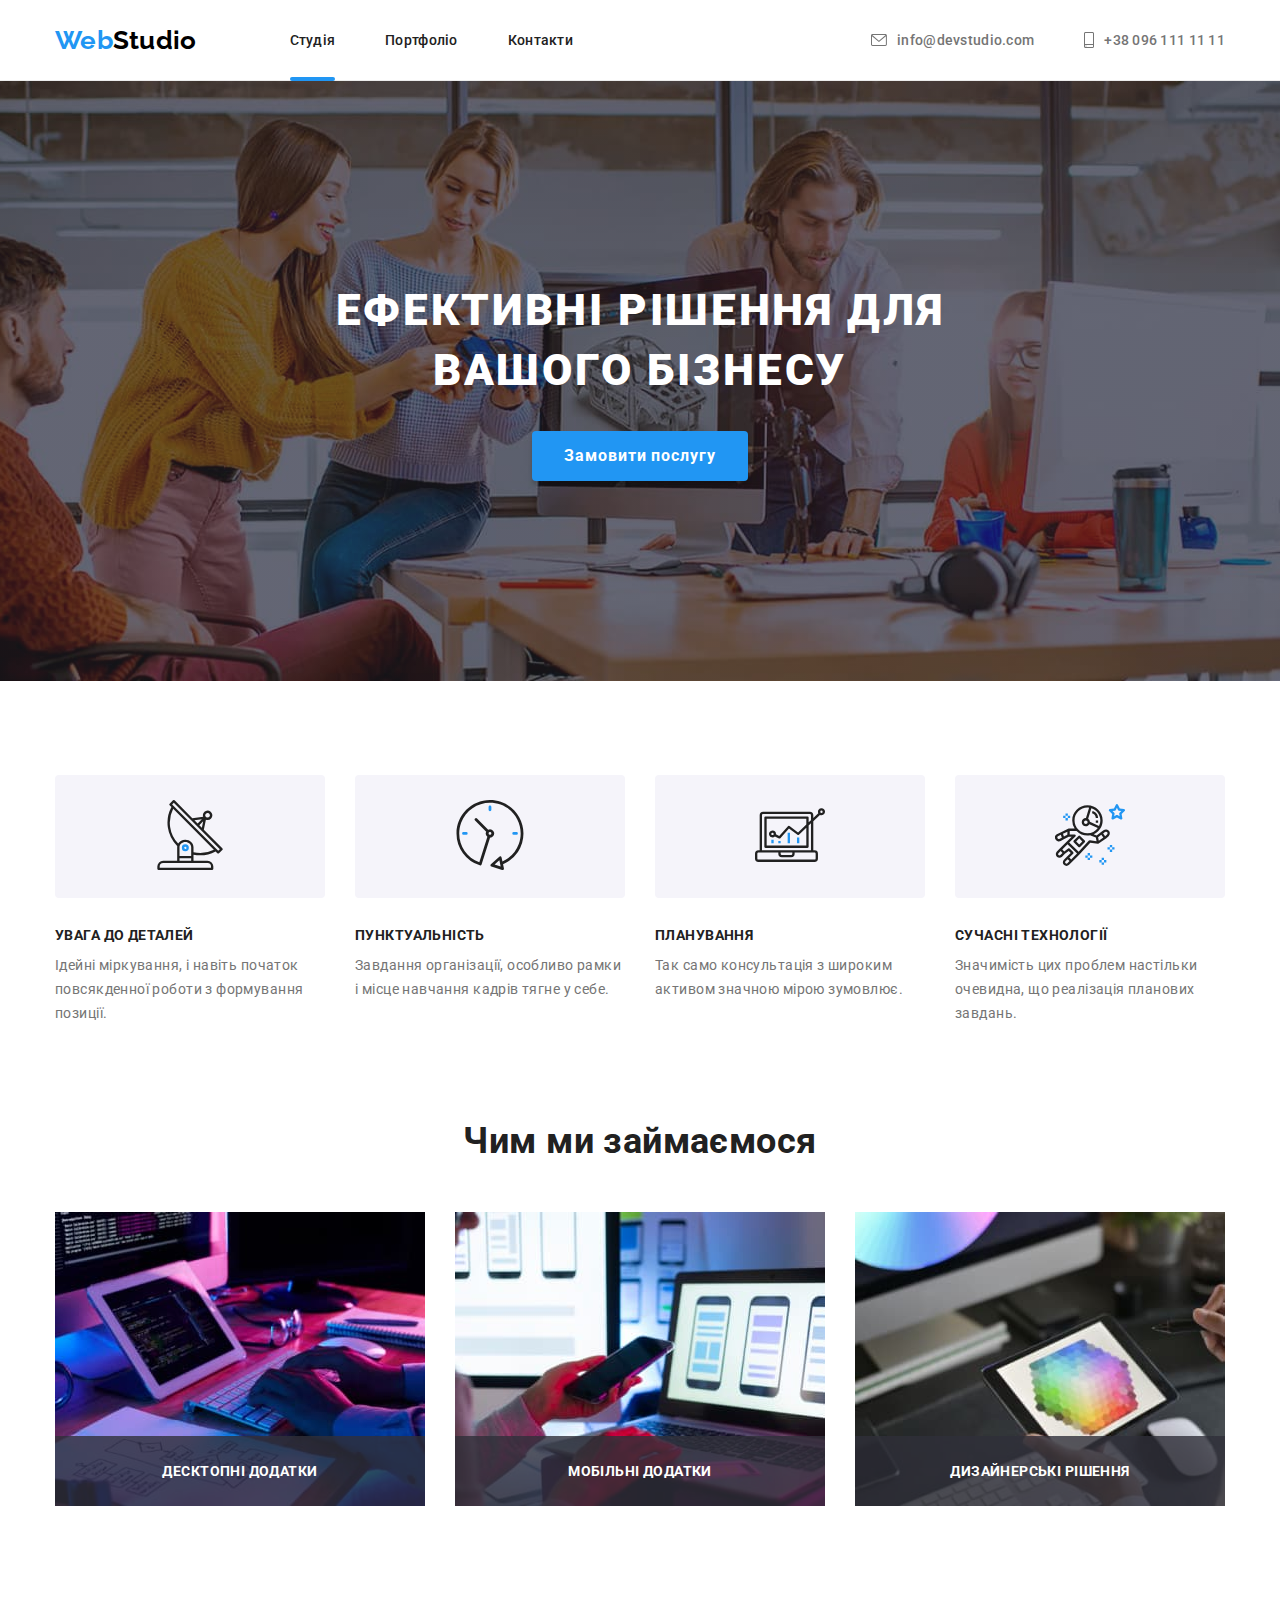
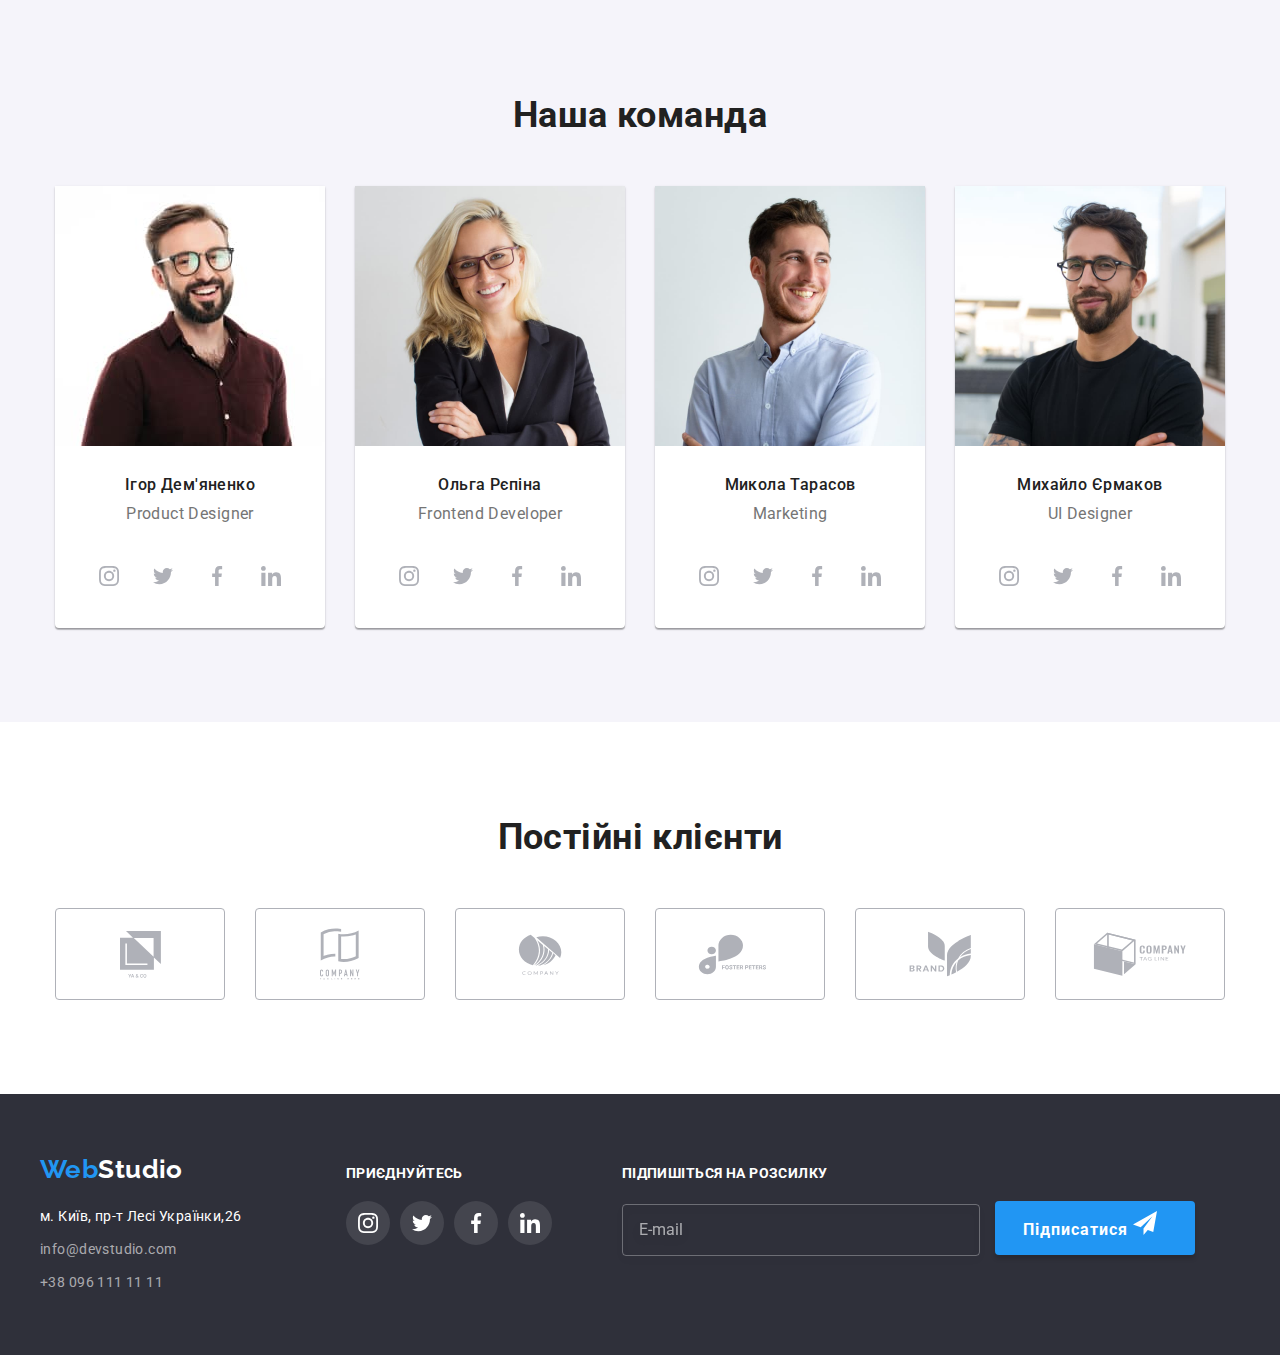
==== index.html @ 06d5893e "edit subscrite block in index" ====
<!DOCTYPE html>
<html lang="uk">

<head>
    <meta charset="UTF-8">
    <meta http-equiv="X-UA-Compatible" content="IE=edge">
    <meta name="viewport" content="width=device-width, initial-scale=1.0">
    <link rel="preconnect" href="https://fonts.googleapis.com">
    <link rel="preconnect" href="https://fonts.gstatic.com" crossorigin>
    <link
        href="https://fonts.googleapis.com/css2?family=Raleway:wght@700&family=Roboto:wght@400;500;700;900&display=swap"
        rel="stylesheet">
    <link rel="stylesheet" href="./css/modern-normalize.css">
    <link rel="stylesheet" href="./css/styles.css">
    <title>Studio</title>

</head>

<body>
    <!--Шапка сайта-->
    <header class="header">
        <div class="container header-block">
            <div class="header-site">
                <a href="./index.html" class="logo list">Web<span class="logo-first">Studio</span></a>
                <nav class="site-nav">
                    <ul class="list site-list">
                        <li class="site-item"><a href="./index.html" class="link current">Студія</a></li>
                        <li class="site-item"><a href="./portfolio.html" class="link">Портфоліо</a></li>
                        <li class="site-item"><a href="./ " class="link">Контакти</a></li>
                    </ul>
                </nav>
            </div>
            <ul class="list info-nav">
                <li class="info-item"> <a href="mailto:info@devstudio.com" class="info-link">
                        <svg class="icon icon-formail" width="16" height="12">
                            <use xlink:href="./images/icons.svg#icon-formail"></use>
                        </svg>
                        info@devstudio.com</a></li>
                <li class="info-item"><a href="tel:+380961111111" class="info-link">
                        <svg class="icon icon-phone" width="10" height="16">
                            <use xlink:href="./images/icons.svg#icon-phone"></use>
                        </svg>+38 096 111 11 11</a></li>
            </ul>
        </div>
    </header>
    <!--Головний контент-->
    <main>
        <!--Герой-->
        <section class="hero">
            <div class="container hero-block">
                <h1 class="hero-title">Ефективні рішення для <br>вашого бізнесу</h1>
                <div class="button-wrapper">
                    <button data-modal-open type="button" class="hero-button">Замовити послугу</button>
                </div>
            </div>
        </section>

        <!--Переваги-->
        <section class="section advantages">
            <div class="container">
                <h2 hidden class="title">Переваги</h2>
                <ul class="list adv-list">
                    <li class="adv-item">
                        <div class="image-icon">
                            <svg class="icon icon-antenna-1" width="70" height="70">
                                <use xlink:href="./images/icons.svg#icon-antenna-1"></use>
                            </svg>
                        </div>
                        <h3 class="item">УВАГА ДО ДЕТАЛЕЙ</h3>
                        <p class="text">Ідейні міркування, і навіть початок повсякденної роботи з формування позиції.
                        </p>
                    </li>
                    <li class="adv-item">
                        <div class="image-icon"><svg class="icon icon-clock-1" width="70" height="70">
                                <use xlink:href="./images/icons.svg#icon-clock-1"></use>
                            </svg>
                        </div>
                        <h3 class="item">ПУНКТУАЛЬНІСТЬ</h3>
                        <p class="text">Завдання організації, особливо рамки і місце навчання кадрів тягне у себе.</p>
                    </li>
                    <li class="adv-item">
                        <div class="image-icon"><svg class="icon icon-diagram-1" width="70" height="70">
                                <use xlink:href="./images/icons.svg#icon-diagram-1"></use>
                            </svg>
                        </div>
                        <h3 class="item">ПЛАНУВАННЯ</h3>
                        <p class="text">Так само консультація з широким активом значною мірою зумовлює.</p>
                    </li>
                    <li class="adv-item">
                        <div class="image-icon"><svg class="icon icon-astronaut-1" width="70" height="70">
                                <use xlink:href="./images/icons.svg#icon-astronaut-1"></use>
                            </svg>
                        </div>
                        <h3 class="item">СУЧАСНІ ТЕХНОЛОГІЇ</h3>
                        <p class="text">Значимість цих проблем настільки очевидна, що реалізація планових завдань.</p>
                    </li>
                </ul>
            </div>
        </section>
        <!--Заняття-->
        <section class="section doing">
            <div class="container">
                <h2 class="title">Чим ми займаємося</h2>
                <ul class="list doing-list">
                    <li class="doing-item">
                        <img src="./images/box-1.jpeg" alt="програміст пише код на комп'ютері" width="370" height="294">
                        <p class="doing-text">Десктопні додатки</p>
                    </li>
                    <li class="doing-item">
                        <img src="./images/box-2.jpeg" alt="синхронізація телефону з комп'ютером" width="370"
                            height="294">
                        <p class="doing-text">Мобільні додатки</p>
                    </li>
                    <li class="doing-item">
                        <img src="./images/box-3.jpeg" alt="палітра кольорів на планшеті у руці дизайнера " width="370"
                            height="294">
                        <p class="doing-text">Дизайнерські рішення</p>
                    </li>
                </ul>
            </div>
        </section>
        <!--Команда-->
        <section class="section team">
            <div class="container">
                <h2 class="title ">Наша команда</h2>
                <ul class="list team-list">
                    <li class="team-member">
                        <img src="./images/ihor_designer.jpeg" alt="фото дизайнера" width="270" height="260">
                        <h3 class="team-mate">Ігор Дем'яненко</h3>
                        <p class="team-jobs">Product Designer</p>
                        <ul class="socials list">
                            <li class="socials-items">
                                <a href="#" class="socials-link" target="_blank" rel="noopener norefferer">
                                    <svg class="icon icon-instagram-1" width="20" height="20">
                                        <use xlink:href="./images/icons.svg#icon-instagram-1"></use>
                                    </svg>
                                </a>
                            </li>
                            <li class="socials-items">
                                <a href="#" class="socials-link" target="_blank" rel="noopener norefferer">
                                    <svg class="icon icon-twitter-1" width="20" height="20">
                                        <use xlink:href="./images/icons.svg#icon-twitter-1"></use>
                                    </svg>
                                </a>
                            </li>
                            <li class="socials-items">
                                <a href="#" class="socials-link" target="_blank" rel="noopener norefferer">
                                    <svg class="icon icon-facebook-1" width="20" height="20">
                                        <use xlink:href="./images/icons.svg#icon-facebook-1"></use>
                                    </svg>
                                </a>
                            </li>
                            <li class="socials-items">
                                <a href="#" class="socials-link" target="_blank" rel="noopener norefferer">
                                    <svg class="icon icon-linkedin-1" width="20" height="20">
                                        <use xlink:href="./images/icons.svg#icon-linkedin-1"></use>
                                    </svg>
                                </a>
                            </li>
                        </ul>

                    </li>
                    <li class="team-member">
                        <img src="./images/olga_developer.jpeg" alt="фото розробниці" width="270" height="260">
                        <h3 class="team-mate">Ольга Рєпіна</h3>
                        <p class="team-jobs">Frontend Developer</p>
                        <ul class="socials list">
                            <li class="socials-items">
                                <a href="#" class="socials-link" target="_blank" rel="noopener norefferer">
                                    <svg class="icon icon-instagram-1" width="20" height="20">
                                        <use xlink:href="./images/icons.svg#icon-instagram-1"></use>
                                    </svg>
                                </a>
                            </li>
                            <li class="socials-items">
                                <a href="#" class="socials-link" target="_blank" rel="noopener norefferer">
                                    <svg class="icon icon-twitter-1" width="20" height="20">
                                        <use xlink:href="./images/icons.svg#icon-twitter-1"></use>
                                    </svg>
                                </a>
                            </li>
                            <li class="socials-items">
                                <a href="#" class="socials-link" target="_blank" rel="noopener norefferer">
                                    <svg class="icon icon-facebook-1" width="20" height="20">
                                        <use xlink:href="./images/icons.svg#icon-facebook-1"></use>
                                    </svg>
                                </a>
                            </li>
                            <li class="socials-items">
                                <a href="#" class="socials-link" target="_blank" rel="noopener norefferer">
                                    <svg class="icon icon-linkedin-1" width="20" height="20">
                                        <use xlink:href="./images/icons.svg#icon-linkedin-1"></use>
                                    </svg>
                                </a>
                            </li>
                        </ul>
                    </li>
                    <li class="team-member">
                        <img src="./images/mykola_marketing.jpeg" alt="фото маркетолога" width="270" height="260">
                        <h3 class="team-mate">Микола Тарасов</h3>
                        <p class="team-jobs">Marketing</p>
                        <ul class="socials list">
                            <li class="socials-items">
                                <a href="#" class="socials-link" target="_blank" rel="noopener norefferer">
                                    <svg class="icon icon-instagram-1" width="20" height="20">
                                        <use xlink:href="./images/icons.svg#icon-instagram-1"></use>
                                    </svg>
                                </a>
                            </li>
                            <li class="socials-items">
                                <a href="#" class="socials-link" target="_blank" rel="noopener norefferer">
                                    <svg class="icon icon-twitter-1" width="20" height="20">
                                        <use xlink:href="./images/icons.svg#icon-twitter-1"></use>
                                    </svg>
                                </a>
                            </li>
                            <li class="socials-items">
                                <a href="#" class="socials-link" target="_blank" rel="noopener norefferer">
                                    <svg class="icon icon-facebook-1" width="20" height="20">
                                        <use xlink:href="./images/icons.svg#icon-facebook-1"></use>
                                    </svg>
                                </a>
                            </li>
                            <li class="socials-items">
                                <a href="#" class="socials-link" target="_blank" rel="noopener norefferer">
                                    <svg class="icon icon-linkedin-1" width="20" height="20">
                                        <use xlink:href="./images/icons.svg#icon-linkedin-1"></use>
                                    </svg>
                                </a>
                            </li>
                        </ul>
                    </li>
                    <li class="team-member">
                        <img src="./images/mikhailo_designer.jpeg" alt="фото дизайнера" width="270" height="260">
                        <h3 class="team-mate">Михайло Єрмаков</h3>
                        <p class="team-jobs">UI Designer</p>
                        <ul class="socials list">
                            <li class="socials-items">
                                <a href="#" class="socials-link" target="_blank" rel="noopener norefferer">
                                    <svg class="icon icon-instagram-1" width="20" height="20">
                                        <use xlink:href="./images/icons.svg#icon-instagram-1"></use>
                                    </svg>
                                </a>
                            </li>
                            <li class="socials-items">
                                <a href="#" class="socials-link" target="_blank" rel="noopener norefferer">
                                    <svg class="icon icon-twitter-1" width="20" height="20">
                                        <use xlink:href="./images/icons.svg#icon-twitter-1"></use>
                                    </svg>
                                </a>
                            </li>
                            <li class="socials-items">
                                <a href="#" class="socials-link" target="_blank" rel="noopener norefferer">
                                    <svg class="icon icon-facebook-1" width="20" height="20">
                                        <use xlink:href="./images/icons.svg#icon-facebook-1"></use>
                                    </svg>
                                </a>
                            </li>
                            <li class="socials-items">
                                <a href="#" class="socials-link" target="_blank" rel="noopener norefferer">
                                    <svg class="icon icon-linkedin-1" width="20" height="20">
                                        <use xlink:href="./images/icons.svg#icon-linkedin-1"></use>
                                    </svg>
                                </a>
                            </li>
                        </ul>
                    </li>
                </ul>
            </div>
        </section>
        <!--Постійні клієнти-->
        <section class="section">
            <h2 class="title">Постійні клієнти</h2>
            <ul class="list constant-clients">
                <li>
                    <a href="#" class="client-link" target="_blank" rel="noopener norefferer">
                        <svg class="icon icon-group" width="41" height="47">
                            <use xlink:href="./images/icons.svg#icon-group"></use>
                        </svg>
                    </a>
                </li>
                <li>
                    <a href="#" class="client-link" target="_blank" rel="noopener norefferer">
                        <svg class="icon icon-group-2" width="40" height="52">
                            <use xlink:href="./images/icons.svg#icon-group-2"></use>
                        </svg>
                    </a>
                </li>
                <li>
                    <a href="#" class="client-link" target="_blank" rel="noopener norefferer">
                        <svg class="icon icon-group-3" width="44" height="41">
                            <use xlink:href="./images/icons.svg#icon-group-3"></use>
                        </svg>
                    </a>
                </li>
                <li>
                    <a href="#" class="client-link" target="_blank" rel="noopener norefferer">
                        <svg class="icon icon-group-4" width="85" height="41">
                            <use xlink:href="./images/icons.svg#icon-group-4"></use>
                        </svg>
                    </a>
                </li>
                <li>
                    <a href="#" class="client-link" target="_blank" rel="noopener norefferer">
                        <svg class="icon icon-group-5" width="63" height="46">
                            <use xlink:href="./images/icons.svg#icon-group-5"></use>
                        </svg>
                    </a>
                </li>
                <li>
                    <a href="#" class="client-link" target="_blank" rel="noopener norefferer">
                        <svg class="icon icon-group-6" width="94" height="44">
                            <use xlink:href="./images/icons.svg#icon-group-6"></use>
                        </svg>
                    </a>
                </li>
            </ul>
        </section>
        <!--Модальне вікно-->
        <div class="modal-wrap is-hidden" data-modal>
            <div class="modal-window">
                <button data-modal-close type="button" class="close-button"></button>

                <p class="title-modal">Залиште свої дані, ми вам передзвонимо</p>
                <form action="#" class="form-modal">

                    <div class="form-row">
                        <label class="label-modal" for="user-name">Ім'я</label>
                        <input type="text" name="user-name" class="input-modal">
                        <svg class="icon icon-person icon-modal" width="12" height="12">
                            <use xlink:href="./images/icons.svg#icon-person"></use>
                        </svg>
                    </div>
                    <div class="form-row">
                        <label class="label-modal" for="phone-number">Телефон</label>
                        <input type="tel" name="phone-number" class="input-modal">
                        <svg class="icon icon-phone-black icon-modal" width="13" height="13">
                            <use xlink:href="./images/icons.svg#icon-phone-black"></use>
                        </svg>
                    </div>
                    <div class="form-row">
                        <label class="label-modal" for="email">Пошта</label>
                        <input type="email" name="email" class="input-modal">
                        <svg class="icon icon-letter icon-modal" width="15" height="12">
                            <use xlink:href="./images/icons.svg#icon-letter"></use>
                        </svg>
                    </div>
                    <div class="form-row">
                        <label class="label-modal" for="comment">Коментар</label>
                        <textarea name="comment" id="comment" rows="8" placeholder="Введіть текст"
                            class="comment-modal"></textarea>
                    </div>
                    <div class="agreement">
                        <input type="checkbox" name="mail-send" id="mail-send">
                        <label for="mail-send">Погоджуюся з розсилкою та приймаю
                        </label>
                        <a href="#" target="_blank" rel="noopener noreferrer">Умови договору</a>
                    </div>
                    <div class="btn-wrap-modal">
                        <button type="submit" class="btn-modal">Відправити</button>
                    </div>
                </form>
            </div>
        </div>
    </main>
    <!--Підвал-->
    <footer class="footer">
        <div class="container footer-block">
            <div class="footer-first">
                <a href="./index.html" class="logo list">Web<span class="logo-last">Studio</span></a>
                <address>
                    <ul class="address-nav list">
                        <li class="footer-item"><a href="" target="_blank" rel="noopener noreferrer"
                                class="link link-address">м. Київ, пр-т
                                Лесі
                                Українки,26</a>
                        </li>
                        <li class="footer-item"><a href="mailto:info@devstudio.com" class="link">info@devstudio.com</a>
                        </li>
                        <li class="footer-item"><a href="tel:+380961111111" class="link">+38 096 111 11 11</a></li>
                    </ul>
                </address>
            </div>
            <div class="footer-second">
                <h2 class="socials-signin">приєднуйтесь</h2>
                <ul class="socials list">
                    <li class="socials-items">
                        <a href="#" class="socials-link footer-link" target="_blank" rel="noopener norefferer">
                            <svg class="icon icon-instagram-1" width="20" height="20">
                                <use xlink:href="./images/icons.svg#icon-instagram-1"></use>
                            </svg>
                        </a>
                    </li>
                    <li class="socials-items">
                        <a href="#" class="socials-link footer-link" target="_blank" rel="noopener norefferer">
                            <svg class="icon icon-twitter-1" width="20" height="20">
                                <use xlink:href="./images/icons.svg#icon-twitter-1"></use>
                            </svg>
                        </a>
                    </li>
                    <li class="socials-items">
                        <a href="#" class="socials-link footer-link" target="_blank" rel="noopener norefferer">
                            <svg class="icon icon-facebook-1" width="20" height="20">
                                <use xlink:href="./images/icons.svg#icon-facebook-1"></use>
                            </svg>
                        </a>
                    </li>
                    <li class="socials-items">
                        <a href="#" class="socials-link footer-link" target="_blank" rel="noopener norefferer">
                            <svg class="icon icon-linkedin-1" width="20" height="20">
                                <use xlink:href="./images/icons.svg#icon-linkedin-1"></use>
                            </svg>
                        </a>
                    </li>
                </ul>
            </div>
            <div class="footer-third">
                <h2 class="socials-signin">Підпишіться на розсилку</h2>
                <input type="email" name="email-subscribe" id="email-subscribe" placeholder="E-mail"
                    class="email-subscribe">
                <button type="submit" class="btn-subscribe"> Підписатися
                    <svg class="icon icon-icon-send" width="24" height="24">
                        <use xlink:href="./images/icons.svg#icon-icon-send"></use>
                    </svg>
                </button>

            </div>
        </div>
    </footer>
    <script src="./js/modal.js"></script>
</body>

</html>
---- css/styles.css ----
/* колір основного тексту: #212121; */
/* другорядний колір тексту: #757575;*/
/* акцент: #2196F3;*/
/* білий колір:#FFFFFF;*/
:root{

    --accent-color:#2196F3;
    --primary-text-color:#212121;
    --secondary-text-color:#757575;
    --c-white:#FFFFFF;
}
body{
    background-color: var(--c-white);;
    color: var(--primary-text-color);
    font-family: 'Roboto', sans-serif;
    font-size: 14px;
    font-weight: 400;
    line-height: 1.17;
    letter-spacing: 0.03em;;
}
.container{
    max-width: 1200px;
    margin:0 auto;
    padding: 0 15px;
}

button{
    cursor: pointer;
}

a{
    text-decoration: none;
}
img{
    display: block;
}
/* Header general */
.header{
    color:var(--c-white);
    letter-spacing: 0.02em;
    border-bottom: 1px solid #ECECEC;
}
.header-block{
    display: flex;
    justify-content: space-between;
    align-items: center;
}
.header-site{
    display:flex;
    align-items: center;
}
.logo{
    color: var(--accent-color);
    font-family: 'Raleway', sans-serif;
    font-weight: 700;
    font-size: 26px;
    line-height: 1.19;
    margin-right: 93px;
}
.logo-first{
    color: #000000;
}
.list{
    list-style-type: none;
    text-decoration: none;
    
}
.site-nav{
    display: flex;
    align-items: center;
}
.site-list{
    display: flex;
    
}
.site-item:not(:last-child) {
    margin-right: 50px;
}
.site-nav .link{
    position: relative;
    color: #212121;
    font-weight: 500;
    letter-spacing: 0.02em;
    text-decoration: none;
    display: inline-block;
    padding: 32px 0;
}
.site-nav .link:hover,
.site-nav .link:focus{
    color: var(--accent-color);
    transition-duration: 250ms;
    transition-timing-function: cubic-bezier(0.4, 0, 0.2, 1);
}
.info-nav{
    display: flex;  
}
.info-item:not(:last-child) {
    margin-right: 50px;
}
.info-link{
    color:var(--secondary-text-color);
    font-weight: 500;
    letter-spacing: 0.02em;
    text-decoration: none;
    display: flex;
    align-items: center;
}
.info-link:hover,
.info-link:focus {
    color:var(--accent-color);
    transition-duration: 250ms;
    transition-timing-function: cubic-bezier(0.4, 0, 0.2, 1);
}
.current:visited{
    color: var(--accent-color);
}
.current::after{
    content: " ";
    background-color: var(--accent-color);
    display: inline-block;
    width: 100%;
    height: 4px;
    border-radius: 2px;
    position: absolute;
    left:0;
    bottom:-1px;

}
.icon-formail{
    margin-right: 10px;
    fill: currentColor;
}
.icon-phone{
    margin-right: 10px;
    fill: currentColor;
}

/* Main content */
/* Hero */
.hero{
background-color: #2F303A;
background: linear-gradient(rgba(47, 48, 58, 0.4), rgba(47, 48, 58, 0.4)), url(../images/bcg-main.jpeg);
background-position: center center;
background-repeat: no-repeat;
background-size: cover;
max-width: 1600px;
margin: 0 auto;
}
.hero-block{
padding: 200px;
}
.hero-title{
    color: var(--c-white);
    font-weight: 900;
    font-size: 44px;
    line-height: 1.36;
    text-align: center;
    letter-spacing: 0.06em;
    text-transform: uppercase;
}
.button-wrapper{
    display: flex;
    justify-content: center;
}
.hero-button{
    color:var(--c-white);
    background-color: var(--accent-color);
    font-weight: 700;
    font-size: 16px;
    line-height: 1.88;
    text-align: center;
    letter-spacing: 0.06em;
    box-shadow: 0px 4px 4px rgba(0, 0, 0, 0.15);
    border-radius: 4px;
    border:none;
    padding: 10px 32px;
    margin-top: 30px;
}
.hero-button:hover,
.hero-button:focus {
    background-color: #188CE8;
    transition-duration: 250ms;
    transition-timing-function: cubic-bezier(0.4, 0, 0.2, 1);
}
/* Advantages */
.section.advantages{
    padding-bottom: 0;
}
.title{
    color: var(--primary-text-color);
    font-weight: 700;
    font-size: 36px;
    text-align: center;
}
.adv-list{
    display:flex;
    gap: 30px;
}
.adv-item{
    max-width: 270px;
}
.image-icon{
    max-width: 270px;
    margin-bottom: 30px;
    text-align: center;
    background-color: #F5F4FA;
    padding: 25px 100px;
    border-radius: 4px;
}
.advantages .item{
    color: var(--primary-text-color);
    font-size: 14px;
    font-weight: 700;
    line-height: 1.14;
    text-transform: uppercase;
    margin-bottom: 10px;
    
}
.advantages .text{
    color: var(--secondary-text-color);
    line-height: 1.71;

}

/* Doing */
.doing-list{
display: flex;
margin-top: 50px;
}

.doing-item:not(:last-child){
margin-right: 30px;
}
.doing-item{
    position:relative;
}
.doing-text{
    position: absolute;
    left:0;
    bottom:0;
    z-index: 2;

    background:rgba(47, 48, 58, 0.8);
    color:var(--c-white);
    padding: 27px 10px;
    width: 100%;
    font-weight: 700;
    line-height: 1.1428;
    text-align: center;
    text-transform: uppercase;
}
/* Team */
.team{
    background-color: #F5F4FA;
}
.team-list{
    display:flex;
    margin-top: 50px;
}
.team-member{
    background: var(--c-white);
    box-shadow: 0px 1px 3px rgba(0, 0, 0, 0.12), 0px 1px 1px rgba(0, 0, 0, 0.14), 0px 2px 1px rgba(0, 0, 0, 0.2);
    border-radius: 0px 0px 4px 4px;
    padding-bottom: 30px;
}
.team-member:not(:last-child){
margin-right: 30px;

}
.team-mate{
    font-weight: 500;
    font-size: 16px;
    line-height: 1.18;
    text-align: center;
    margin-top: 30px;
}

.team-jobs{
    color: var(--secondary-text-color);
    font-size: 16px;
    line-height: 1.18;
    text-align: center;
    margin: 10px 0 30px;
}

.socials{
    display: flex;
    flex-wrap: wrap;
    align-items: center;
    justify-content: center;
    gap: 10px;
    margin-top: 16px;
}

.socials-link{
    display: flex;
    align-items: center;
    justify-content: center;
    height: 44px;
    width: 44px;
    border-radius: 50%;
    background-color: var(--c-white);
    fill:#afb1b8;
}
.socials-link:hover,
.socials-link:focus{
    fill:var(--c-white);
    background-color: var(--accent-color);
    transition-duration: 250ms;
    transition-timing-function: cubic-bezier(0.4, 0, 0.2, 1);
}
/* Constant clients */
.constant-clients{
    display: flex;
    gap: 30px;
    flex-wrap: wrap;
    justify-content: center;
    align-items: center;
    margin-top: 50px;

}
 
.client-link{
    display: flex;
    align-items: center;
    justify-content: center;
    height: 92px;
    width: 170px;
    border-radius: 4px;
    border: 1px solid #AFB1B8;
    background-color: transparent;
    fill:#afb1b8;
}
.client-link:hover,
.client-link:focus{
    fill: var(--accent-color);
    background-color: var(--c-white);
    border-color: var(--accent-color);
    transition-duration: 250ms;
    transition-timing-function: cubic-bezier(0.4, 0, 0.2, 1);
}
/* Modal window */
.modal-wrap{
    display: none;
    z-index: 777;
    position:fixed;
    left: 0;
    top: 0;
    display: flex;
    align-items: center;
    justify-content: center;
    width:100%;
    height: 100%;
    background-color: rgba(0, 0, 0, 0.2);
    opacity: 1;
    transition-property: opacity;
    transition-duration: 250ms;
    transition-timing-function: cubic-bezier(0.4, 0, 0.2, 1);

}
.modal-wrap.is-hidden {
    visibility: hidden;
    opacity: 0;
    pointer-events: none;
    transform: scale(1.3);

/* .modal-wrap.is-hidden .modal-window{
    visibility: hidden;
    opacity:0;
    pointer-events: none;
    transform: scale(1.3); */
}
.modal-window{
    max-width: 528px;
    max-height: 581px;
    background-color: var(--c-white);
    box-shadow: 0px 1px 3px rgba(0, 0, 0, 0.12), 0px 1px 1px rgba(0, 0, 0, 0.14), 0px 2px 1px rgba(0, 0, 0, 0.2);
    border-radius: 4px;
    padding: 40px;
    width: 100%;
    height: 100%;
    overflow: auto;
    position: relative;
    transform: scale(1);
    transition-property: transform;
    transition-duration: 250ms;
    transition-timing-function: cubic-bezier(0.4, 0, 0.2, 1);

}
.close-button{
    position: absolute;
    top: 8px;
    right: 8px;
    width: 30px;
    height: 30px;
    background: var(--c-white);
    border: 1px solid rgba(0, 0, 0, 0.1);
    border-radius: 50%;

}
.close-button::before,
.close-button::after {
    position: absolute;
    left: 50%;
    top:50%;
    content: "";
    background-color: var(--primary-text-color);
    width: 15px;
    height: 2px;
}
.close-button::before{
    transform: translate(-50%,-50%)rotate(-45deg);
}
.close-button::after{
    transform: translate(-50%, -50%)rotate(45deg);
}
.close-button:hover::before,
.close-button:hover::after{
    background-color: var(--accent-color);
    transition-duration: 250ms;
    transition-timing-function: cubic-bezier(0.4, 0, 0.2, 1);

} 
.close-button:focus::before,
.close-button:focus::after {
    background-color: var(--accent-color);
    transition-duration: 250ms;
    transition-timing-function: cubic-bezier(0.4, 0, 0.2, 1);
}
.title-modal {
    font-weight: 700;
    font-size: 20px;
    line-height: 1.15;
    text-align: center;
    margin-bottom: 12px;
    color: var(--primary-text-color);
}
.form-modal {
    max-width: 448px;

}
.form-row:not(:last-child){
margin-bottom: 10px;
}
.form-row{
    position: relative;
    font-size: 12px;
    line-height: 1.16667;
    letter-spacing: 0.01em;
}
.form-row .icon-modal{
    position: absolute;
    bottom: 14px;
    left: 12px;

}
.label-modal {
    display: block;
    margin-bottom: 4px;
    color: var(--secondary-text-color);
}

.input-modal{
    display: block;
    width: 100%;
    height: 40px;
    border: 1px solid rgba(33, 33, 33, 0.2);
    border-radius: 4px;
    padding: 11px 12px 11px 42px;
    outline: none;
    cursor: pointer;
}
.input-modal::placeholder {
    color: rgba(117, 117, 117, 0.5);
}
.input-modal:focus {
    border: 1px solid var(--accent-color);
    border-radius: 4px;
    transition-duration: 250ms;
    transition-timing-function: cubic-bezier(0.4, 0, 0.2, 1);
}

.input-modal:focus + .icon-modal{
    fill: var(--accent-color);
    transition-duration: 250ms;
    transition-timing-function: cubic-bezier(0.4, 0, 0.2, 1);
}
.comment-modal{
    width: 100%;
    resize: none;
    padding: 12px 16px;
    border: 1px solid rgba(33, 33, 33, 0.2);
    border-radius: 4px;
    cursor: pointer;
}

.agreement{ 
    font-size: 14px;
    line-height: 1.71;
    letter-spacing: 0.03em;
    color: var(--secondary-text-color);
}
.agreement input{
    display: none;
}
.agreement label{
    position: relative;
}
.agreement label::before {
    display: inline-block;
    content: "";
    width: 16px;
    height: 15px;
    margin-right: 7px;
    border-radius: 2px;
    border: 1px solid var(--secondary-text-color);
    cursor: pointer;
}
.agreement input:checked + label::before {
    background-color: var(--accent-color);
    border-radius: 2px;
    border: 1px solid var(--accent-color);
    background-image: url(../images/yes.svg);
    background-repeat: no-repeat;
    background-position: center;
}
.agreement a{
    text-decoration: underline;
}

.btn-wrap-modal{
    display: flex;
    align-items: center;
    justify-content: center;
}
.btn-modal{
    font-weight: 700;
    font-size: 16px;
    line-height: 1.88;
    text-align: center;
    letter-spacing: 0.06em;
    color: var(--c-white);
    background-color: var(--accent-color);
    border: none;
    padding: 10px 52px;
    box-shadow: 0px 4px 4px rgba(0, 0, 0, 0.15);
    border-radius: 4px;
    margin-top: 30px;
}
.btn-modal:hover,
.btn-modal:focus{
    background-color: #188CE8;
    transition-duration: 250ms;
    transition-timing-function: cubic-bezier(0.4, 0, 0.2, 1);
}
/* Footer general */
.footer{
    background-color: #2F303A;
}
.footer-block{
display: flex;
padding: 60px 0;
gap: 70px;
align-items: baseline;
}
.footer-first{
display: flex;
flex-direction: column;
}

.logo-last{
    color:var(--c-white);
}
.address-nav{
    margin-top: 20px;
}
.address-nav .link{
    color: rgba(255, 255, 255, 0.6);
    line-height: 1.71;
    text-decoration: none;
    font-style: normal;
}

.footer-item:not(:last-child){
    margin-bottom: 9px;
}

.address-nav .link:hover,
.address-nav .link:focus{
    color: var(--accent-color);
    transition-duration: 250ms;
    transition-timing-function: cubic-bezier(0.4, 0, 0.2, 1);
}

.address-nav .link-address{
    color: var(--c-white);
}
.socials-signin{
    color: var(--c-white);
    font-weight: 700;
    font-size: 14px;
    line-height: 1.1428;
    letter-spacing: 0.03em;
    text-transform: uppercase;
    margin-bottom: 20px;
}
.socials-link.footer-link{
    background-color: rgba(255, 255, 255, 0.1);
    fill: var(--c-white);
}
.socials-link.footer-link:hover,
.socials-link.footer-link:focus {
    fill: var(--c-white);
    background-color: var(--accent-color);
    transition-duration: 250ms;
    transition-timing-function: cubic-bezier(0.4, 0, 0.2, 1);
}

.email-subscribe{
    background-color: transparent;
    border: 1px solid rgba(255, 255, 255, 0.3);
    filter: drop-shadow(0px 4px 4px rgba(0, 0, 0, 0.15));
    border-radius: 4px;
    padding: 15px 16px;
    width: 358px;
    color:var(--c-white);
    font-size: 16px;
    line-height: 1.25;
}
.email-subscribe::placeholder {
    font-size: 16px;
    line-height: 1.25;
    display: flex;
    align-items: center;
    color: rgba(255, 255, 255, 0.6);
}
.btn-subscribe{
    color:var(--c-white);
    background-color: var(--accent-color);
    padding: 10px 28px;
    font-weight: 700;
    font-size: 16px;
    line-height: 1.88;
    text-align: start;
    letter-spacing: 0.06em;
    box-shadow: 0px 4px 4px rgba(0, 0, 0, 0.15);
    border-radius: 4px;
    border: none;
    margin-left: 12px;
    width: 200px;
}

.icon-icon-send{

}

/* Portfolio */
.section{
    padding: 94px 0;
}
.filter-block{
    margin-bottom: 50px;
}
.filter-buttons{
display: flex;
gap: 8px;
justify-content: center;
}


.filter-button{
    color: var(--primary-text-color);
    background-color: #F5F4FA;
    font-weight: 500;
    font-size: 16px;
    line-height: 1.62;
    text-align: center;
    border-radius: 4px;
    border: none;
    cursor: pointer;
    padding: 6px 22px;

}

.filter-button:hover,
.filter-button:focus{
    color: var(--c-white);
    background: var(--accent-color);
    box-shadow: 0px 3px 1px rgba(0, 0, 0, 0.1), 0px 1px 2px rgba(0, 0, 0, 0.08), 0px 2px 2px rgba(0, 0, 0, 0.12);
    border-radius: 4px;
    font-weight: 500;
    font-size: 16px;
    line-height: 1.62;
    text-align: center;
    transition-duration: 250ms;
    transition-timing-function: cubic-bezier(0.4, 0, 0.2, 1);
}
.work-list{
    display: flex;
    flex-wrap: wrap;
    gap: 30px;
    
}
.works{
    background: var(--c-white);
    max-width: 370px;
}

.works:hover{
    box-shadow: 0px 1px 1px rgba(0, 0, 0, 0.12),
    0px 4px 4px rgba(0, 0, 0, 0.06),
    1px 4px 6px rgba(0, 0, 0, 0.16);
    transition-duration: 250ms;
    transition-timing-function: cubic-bezier(0.4, 0, 0.2, 1);
}
.work-appear{
    position: relative;
    overflow: hidden;
}
.work-text{
    position: absolute;
    top: 101%;
    left: 0;
    padding: 63px 24px;
    transition-property: top;
    transition-duration: 250ms;
    transition-timing-function: cubic-bezier(0.4, 0, 0.2, 1);
    overflow: auto;
    font-weight: 400;
    font-size: 18px;
    line-height: 1.5556;
    color: var(--c-white);
    background: rgba(33, 150, 243, 0.9);
    width: 100%;
    height: 100%;
}

.works:hover .work-text{
    top: 0;
}


.work-image{
    display: block;
}
.work-add{
    padding: 20px 24px;
    border: 1px solid #EEEEEE;
}

.work-title{
    font-weight: 700;
    font-size: 18px;
    line-height: 2;
    letter-spacing: 0.06em;
    color: #212121;
}

.work-type{
    color: var(--secondary-text-color);
    font-size: 16px;
    line-height: 1.88;
}
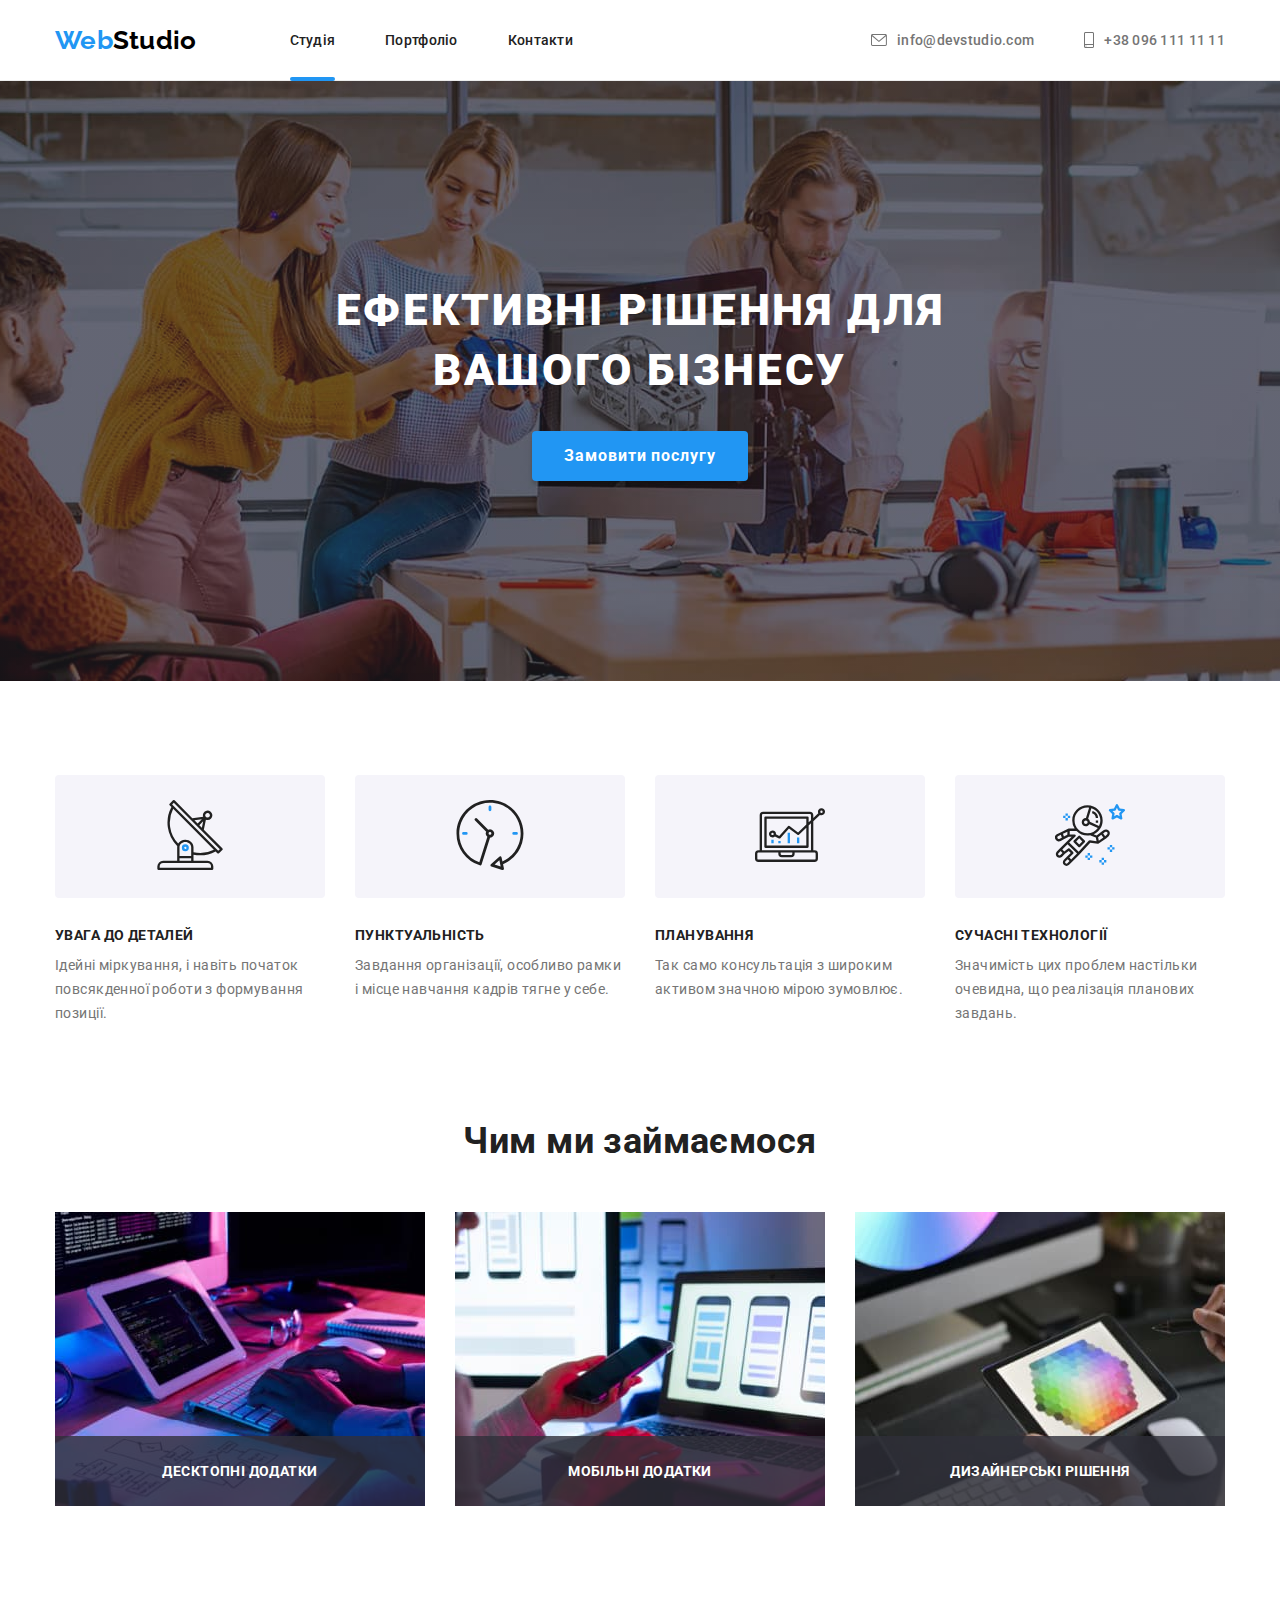
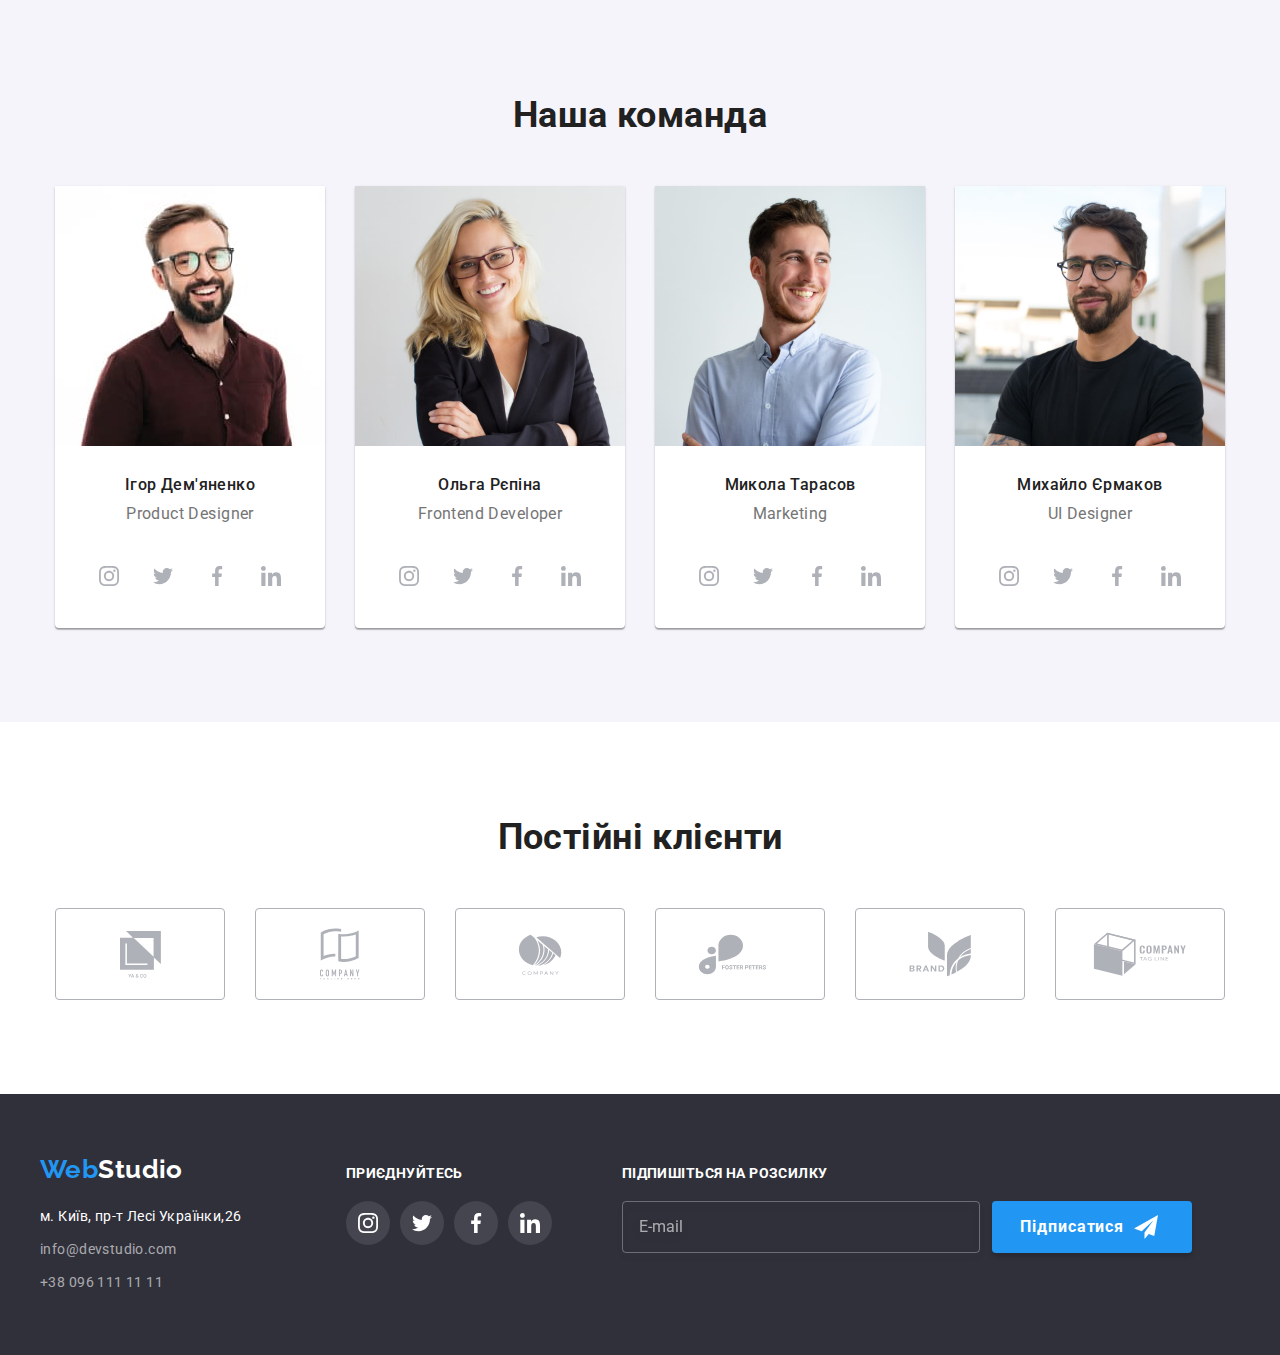
==== commit 37044d35: "add form for subscribe" ====
--- a/index.html
+++ b/index.html
@@ -416,13 +416,15 @@
             </div>
             <div class="footer-third">
                 <h2 class="socials-signin">Підпишіться на розсилку</h2>
-                <input type="email" name="email-subscribe" id="email-subscribe" placeholder="E-mail"
-                    class="email-subscribe">
-                <button type="submit" class="btn-subscribe"> Підписатися
-                    <svg class="icon icon-icon-send" width="24" height="24">
-                        <use xlink:href="./images/icons.svg#icon-icon-send"></use>
-                    </svg>
-                </button>
+                <form action="#" name="form-subscribe" class="form-subscribe">
+                    <input type="email" name="email-subscribe" id="email-subscribe" placeholder="E-mail"
+                        class="email-subscribe">
+                    <button type="submit" class="btn-subscribe"> Підписатися
+                        <svg class="icon icon-icon-send" width="24" height="24">
+                            <use xlink:href="./images/icons.svg#icon-icon-send"></use>
+                        </svg>
+                    </button>
+                </form>
 
             </div>
         </div>
--- a/css/styles.css
+++ b/css/styles.css
@@ -615,7 +615,9 @@
     transition-duration: 250ms;
     transition-timing-function: cubic-bezier(0.4, 0, 0.2, 1);
 }
-
+.form-subscribe{
+    display: flex;
+}
 .email-subscribe{
     background-color: transparent;
     border: 1px solid rgba(255, 255, 255, 0.3);
@@ -641,13 +643,16 @@
     font-weight: 700;
     font-size: 16px;
     line-height: 1.88;
-    text-align: start;
+    text-align: center;
     letter-spacing: 0.06em;
     box-shadow: 0px 4px 4px rgba(0, 0, 0, 0.15);
     border-radius: 4px;
     border: none;
     margin-left: 12px;
     width: 200px;
+    display: flex;
+    align-items: center;
+    gap: 10px;
 }
 
 .icon-icon-send{
@@ -706,7 +711,8 @@
     max-width: 370px;
 }
 
-.works:hover{
+.works a:hover,
+.works a:focus{
     box-shadow: 0px 1px 1px rgba(0, 0, 0, 0.12),
     0px 4px 4px rgba(0, 0, 0, 0.06),
     1px 4px 6px rgba(0, 0, 0, 0.16);
@@ -735,10 +741,12 @@
     height: 100%;
 }
 
-.works:hover .work-text{
+.works a:hover .work-text{
     top: 0;
 }
-
+.works a:focus .work-text {
+    top: 0;
+}
 
 .work-image{
     display: block;
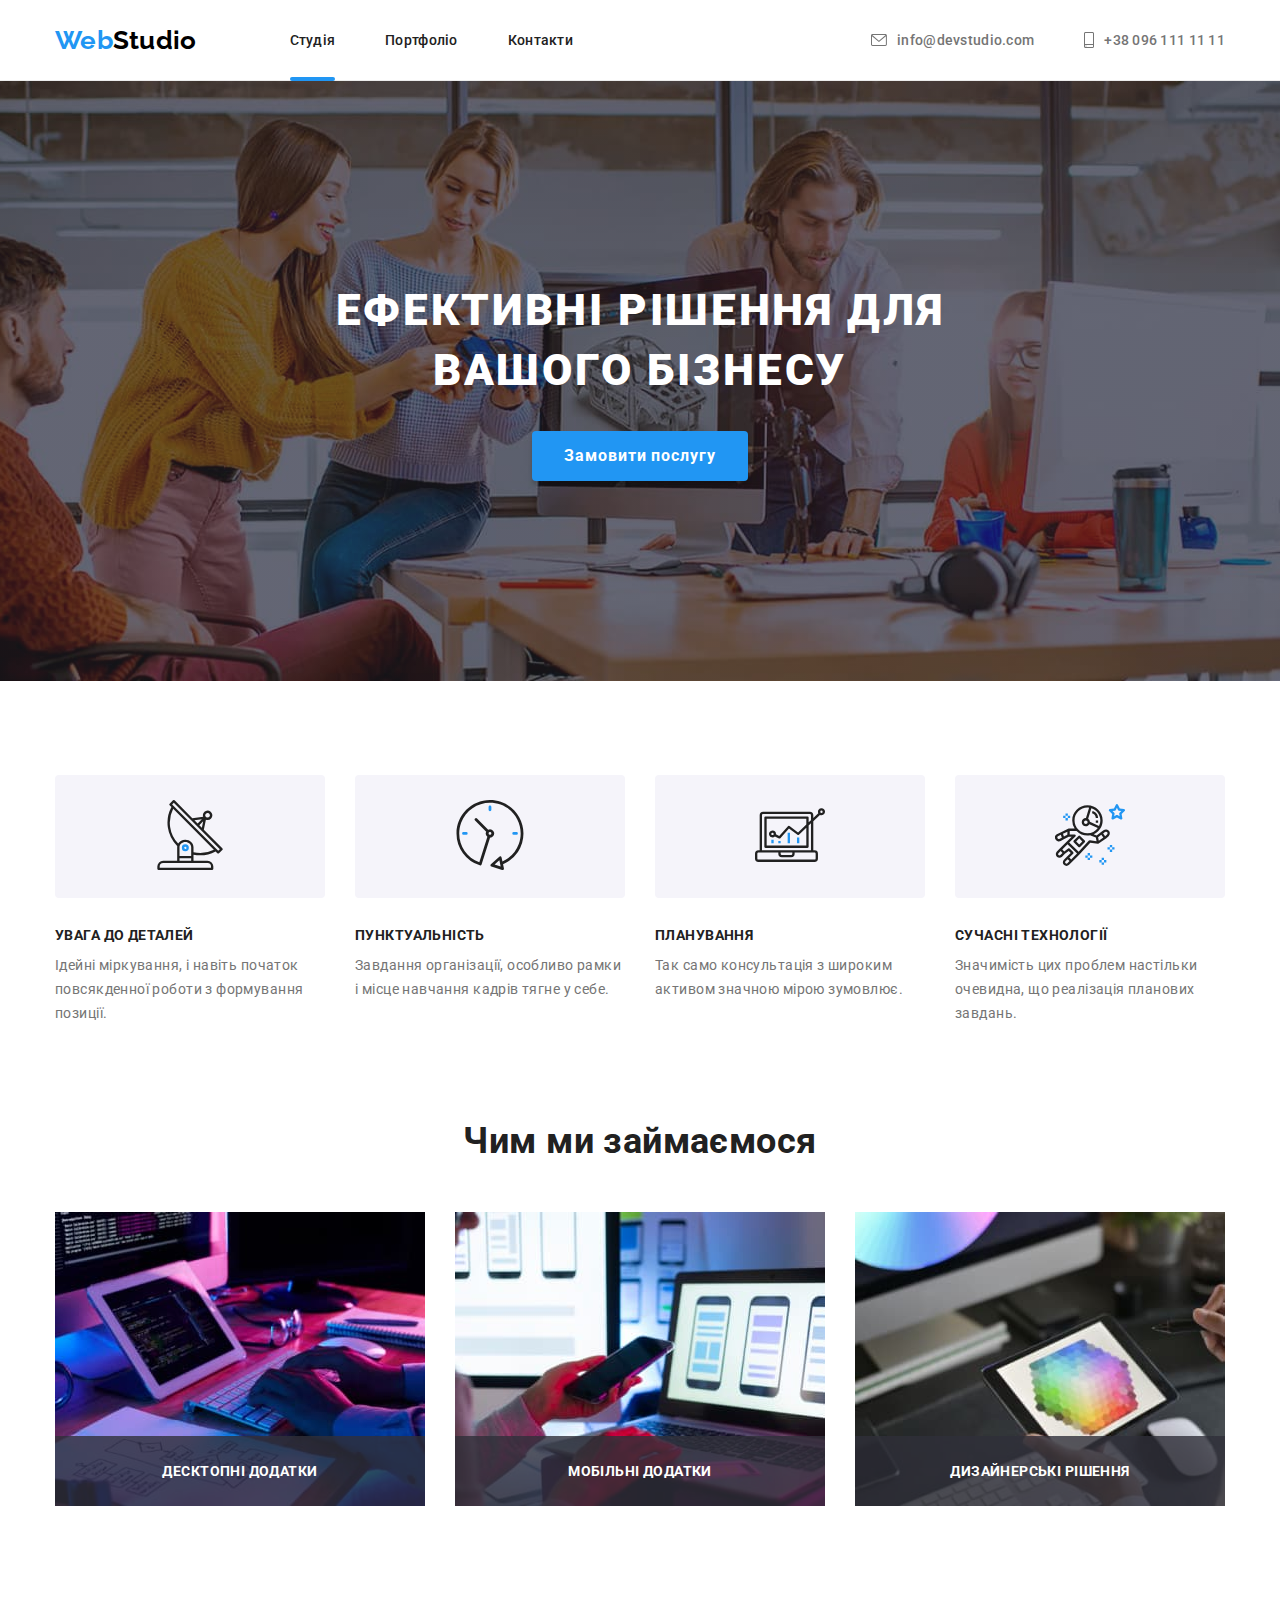
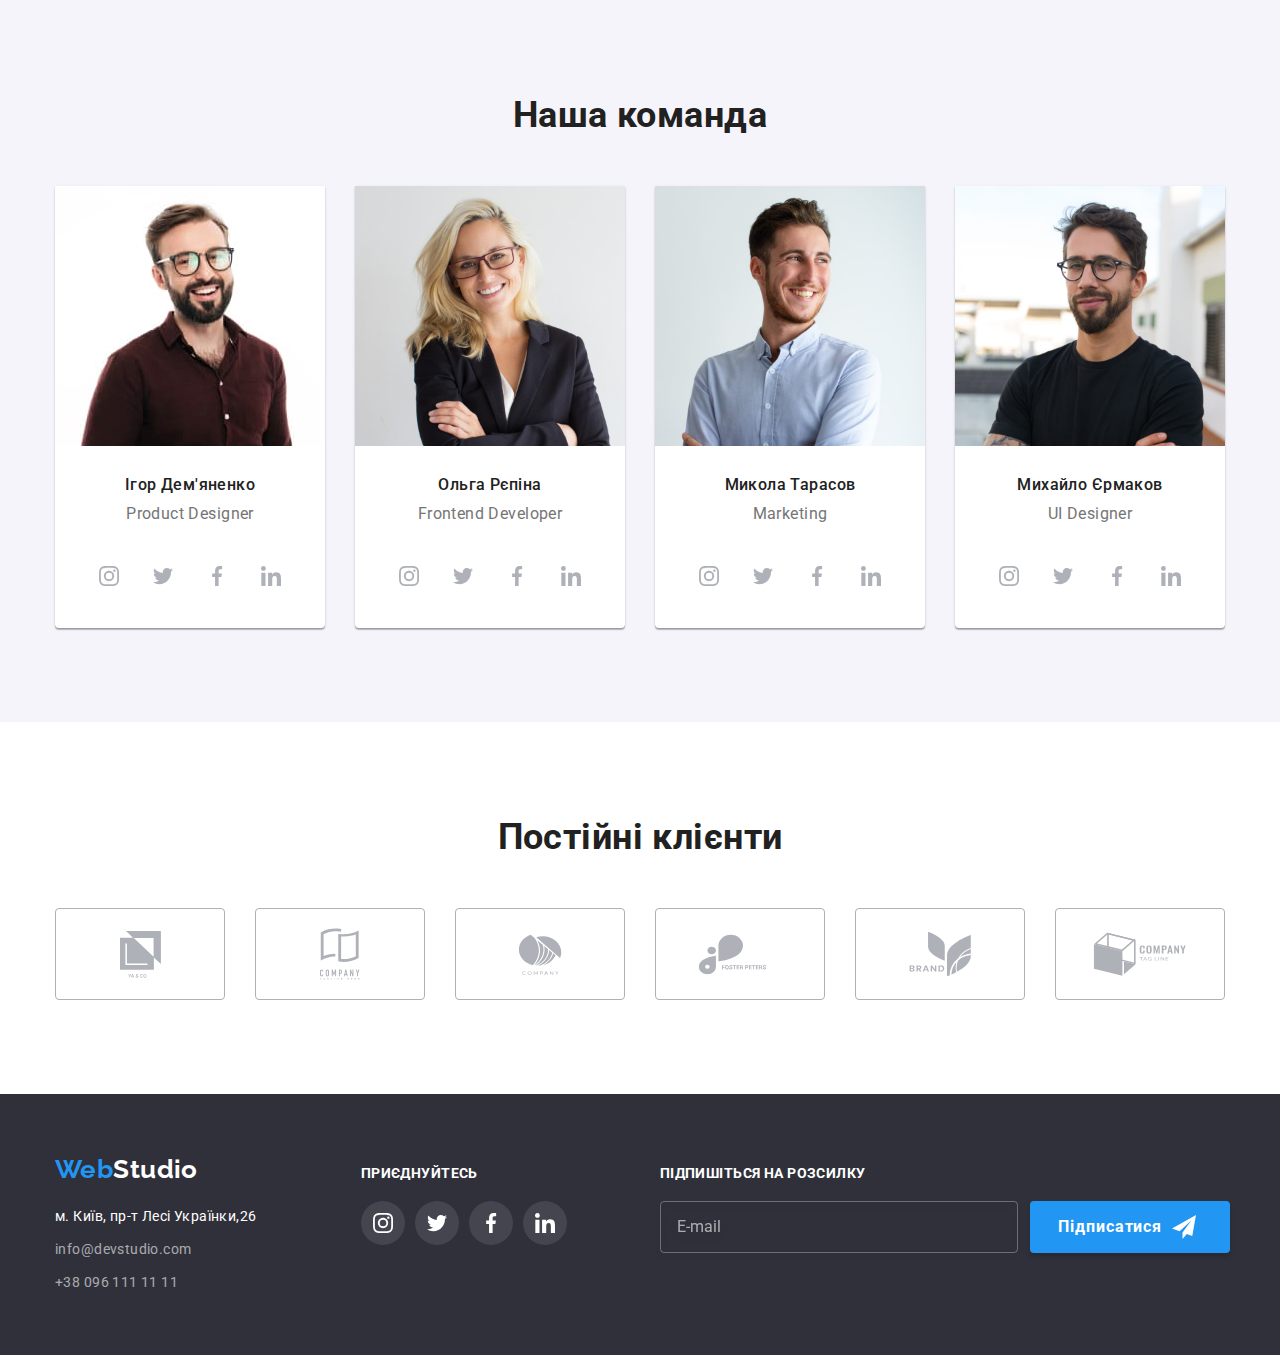
==== commit b74adb20: "change display on appearance in agreement input" ====
--- a/index.html
+++ b/index.html
@@ -320,27 +320,26 @@
         <div class="modal-wrap is-hidden" data-modal>
             <div class="modal-window">
                 <button data-modal-close type="button" class="close-button"></button>
-
                 <p class="title-modal">Залиште свої дані, ми вам передзвонимо</p>
                 <form action="#" class="form-modal">
 
                     <div class="form-row">
                         <label class="label-modal" for="user-name">Ім'я</label>
-                        <input type="text" name="user-name" class="input-modal">
+                        <input type="text" name="user-name" id="user-name" class="input-modal">
                         <svg class="icon icon-person icon-modal" width="12" height="12">
                             <use xlink:href="./images/icons.svg#icon-person"></use>
                         </svg>
                     </div>
                     <div class="form-row">
                         <label class="label-modal" for="phone-number">Телефон</label>
-                        <input type="tel" name="phone-number" class="input-modal">
+                        <input type="tel" name="phone-number" id="phone-number" class="input-modal">
                         <svg class="icon icon-phone-black icon-modal" width="13" height="13">
                             <use xlink:href="./images/icons.svg#icon-phone-black"></use>
                         </svg>
                     </div>
                     <div class="form-row">
                         <label class="label-modal" for="email">Пошта</label>
-                        <input type="email" name="email" class="input-modal">
+                        <input type="email" name="email" id="email"class="input-modal">
                         <svg class="icon icon-letter icon-modal" width="15" height="12">
                             <use xlink:href="./images/icons.svg#icon-letter"></use>
                         </svg>
--- a/css/styles.css
+++ b/css/styles.css
@@ -8,6 +8,7 @@
     --primary-text-color:#212121;
     --secondary-text-color:#757575;
     --c-white:#FFFFFF;
+    
 }
 body{
     background-color: var(--c-white);;
@@ -84,12 +85,13 @@
     text-decoration: none;
     display: inline-block;
     padding: 32px 0;
+    transition-duration: 250ms;
+    transition-timing-function: cubic-bezier(0.4, 0, 0.2, 1);
+
 }
 .site-nav .link:hover,
 .site-nav .link:focus{
     color: var(--accent-color);
-    transition-duration: 250ms;
-    transition-timing-function: cubic-bezier(0.4, 0, 0.2, 1);
 }
 .info-nav{
     display: flex;  
@@ -104,12 +106,12 @@
     text-decoration: none;
     display: flex;
     align-items: center;
+    transition-duration: 250ms;
+    transition-timing-function: cubic-bezier(0.4, 0, 0.2, 1);
 }
 .info-link:hover,
 .info-link:focus {
     color:var(--accent-color);
-    transition-duration: 250ms;
-    transition-timing-function: cubic-bezier(0.4, 0, 0.2, 1);
 }
 .current:visited{
     color: var(--accent-color);
@@ -175,12 +177,12 @@
     border:none;
     padding: 10px 32px;
     margin-top: 30px;
+    transition-duration: 250ms;
+    transition-timing-function: cubic-bezier(0.4, 0, 0.2, 1);
 }
 .hero-button:hover,
 .hero-button:focus {
     background-color: #188CE8;
-    transition-duration: 250ms;
-    transition-timing-function: cubic-bezier(0.4, 0, 0.2, 1);
 }
 /* Advantages */
 .section.advantages{
@@ -330,14 +332,14 @@
     border: 1px solid #AFB1B8;
     background-color: transparent;
     fill:#afb1b8;
+    transition-duration: 250ms;
+    transition-timing-function: cubic-bezier(0.4, 0, 0.2, 1);
 }
 .client-link:hover,
 .client-link:focus{
     fill: var(--accent-color);
     background-color: var(--c-white);
     border-color: var(--accent-color);
-    transition-duration: 250ms;
-    transition-timing-function: cubic-bezier(0.4, 0, 0.2, 1);
 }
 /* Modal window */
 .modal-wrap{
@@ -356,19 +358,12 @@
     transition-property: opacity;
     transition-duration: 250ms;
     transition-timing-function: cubic-bezier(0.4, 0, 0.2, 1);
-
 }
 .modal-wrap.is-hidden {
     visibility: hidden;
     opacity: 0;
     pointer-events: none;
     transform: scale(1.3);
-
-/* .modal-wrap.is-hidden .modal-window{
-    visibility: hidden;
-    opacity:0;
-    pointer-events: none;
-    transform: scale(1.3); */
 }
 .modal-window{
     max-width: 528px;
@@ -501,7 +496,7 @@
     color: var(--secondary-text-color);
 }
 .agreement input{
-    display: none;
+    appearance: none;
 }
 .agreement label{
     position: relative;
@@ -546,26 +541,27 @@
     box-shadow: 0px 4px 4px rgba(0, 0, 0, 0.15);
     border-radius: 4px;
     margin-top: 30px;
+    transition-duration: 250ms;
+    transition-timing-function: cubic-bezier(0.4, 0, 0.2, 1);
 }
 .btn-modal:hover,
 .btn-modal:focus{
     background-color: #188CE8;
-    transition-duration: 250ms;
-    transition-timing-function: cubic-bezier(0.4, 0, 0.2, 1);
 }
 /* Footer general */
 .footer{
     background-color: #2F303A;
 }
 .footer-block{
-display: flex;
-padding: 60px 0;
-gap: 70px;
-align-items: baseline;
+    display: flex;
+    padding: 60px 0;
+    align-items: baseline;
 }
 .footer-first{
-display: flex;
-flex-direction: column;
+    display: flex;
+    flex-direction: column;
+    margin-right: 70px;
+    margin-left: 15px
 }
 
 .logo-last{
@@ -579,6 +575,8 @@
     line-height: 1.71;
     text-decoration: none;
     font-style: normal;
+    transition-duration: 250ms;
+    transition-timing-function: cubic-bezier(0.4, 0, 0.2, 1);
 }
 
 .footer-item:not(:last-child){
@@ -588,12 +586,13 @@
 .address-nav .link:hover,
 .address-nav .link:focus{
     color: var(--accent-color);
-    transition-duration: 250ms;
-    transition-timing-function: cubic-bezier(0.4, 0, 0.2, 1);
 }
 
 .address-nav .link-address{
     color: var(--c-white);
+}
+.footer-second{
+    margin-right: 93px;
 }
 .socials-signin{
     color: var(--c-white);
@@ -607,16 +606,17 @@
 .socials-link.footer-link{
     background-color: rgba(255, 255, 255, 0.1);
     fill: var(--c-white);
+    transition-duration: 250ms;
+    transition-timing-function: cubic-bezier(0.4, 0, 0.2, 1);
 }
 .socials-link.footer-link:hover,
 .socials-link.footer-link:focus {
     fill: var(--c-white);
     background-color: var(--accent-color);
-    transition-duration: 250ms;
-    transition-timing-function: cubic-bezier(0.4, 0, 0.2, 1);
 }
 .form-subscribe{
     display: flex;
+    justify-content: space-between;
 }
 .email-subscribe{
     background-color: transparent;
@@ -655,10 +655,6 @@
     gap: 10px;
 }
 
-.icon-icon-send{
-
-}
-
 /* Portfolio */
 .section{
     padding: 94px 0;
@@ -667,9 +663,9 @@
     margin-bottom: 50px;
 }
 .filter-buttons{
-display: flex;
-gap: 8px;
-justify-content: center;
+    display: flex;
+    gap: 8px;
+    justify-content: center;
 }
 
 
@@ -684,7 +680,8 @@
     border: none;
     cursor: pointer;
     padding: 6px 22px;
-
+    transition-duration: 250ms;
+    transition-timing-function: cubic-bezier(0.4, 0, 0.2, 1);
 }
 
 .filter-button:hover,
@@ -697,8 +694,7 @@
     font-size: 16px;
     line-height: 1.62;
     text-align: center;
-    transition-duration: 250ms;
-    transition-timing-function: cubic-bezier(0.4, 0, 0.2, 1);
+   
 }
 .work-list{
     display: flex;
